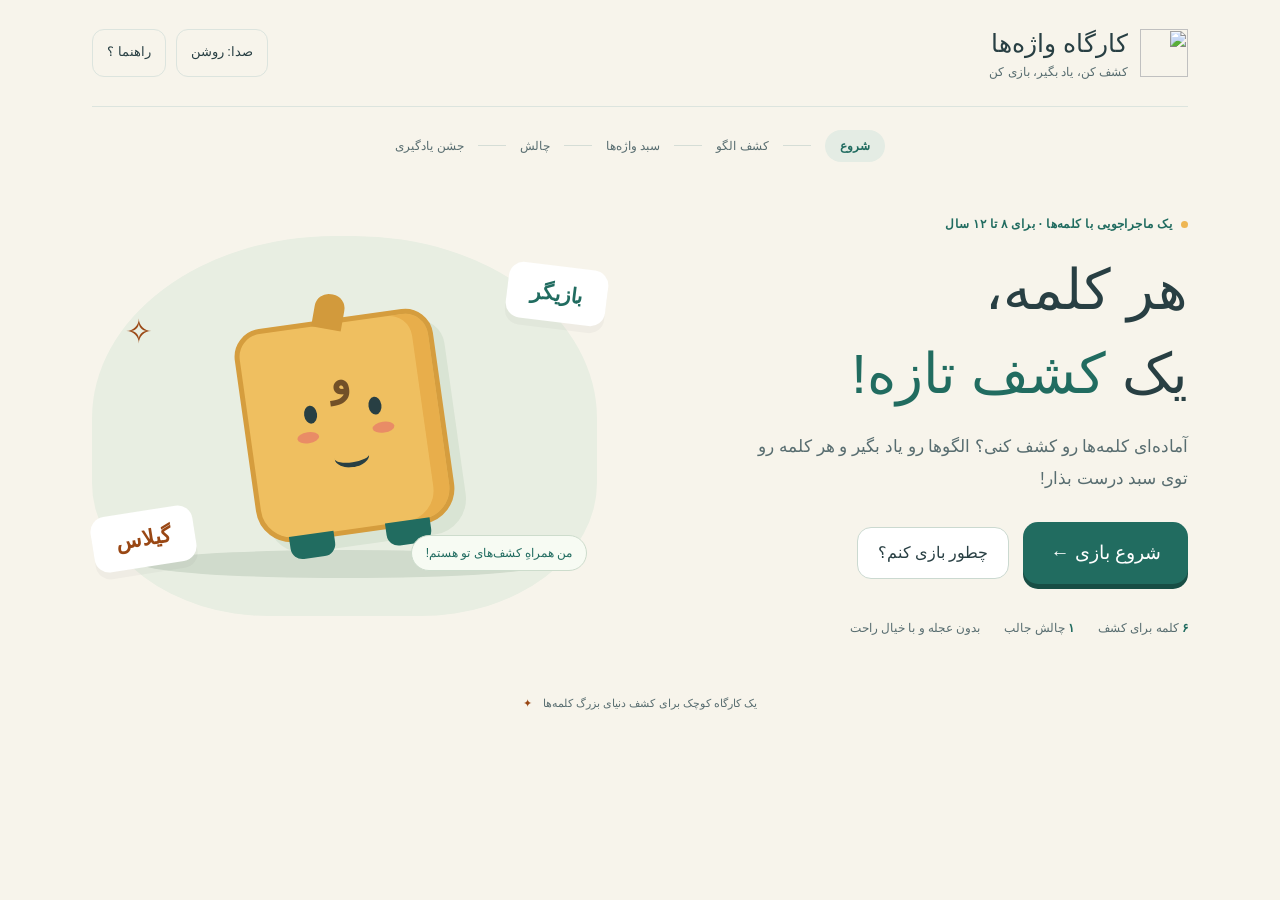
==== index.html @ 111d9c65 "release: seed verified public runtime without development history" ====
<!doctype html>
<html lang="fa" dir="rtl">
<head>
  <meta name="wordlab-public" content="true">
  <meta charset="utf-8">
  <meta name="viewport" content="width=device-width, initial-scale=1">
  <meta name="theme-color" content="#f7f4eb">
  <title>کارگاه واژه‌ها | بازی آموزشی فارسی</title>
  <link rel="stylesheet" href="styles.css">
  <link rel="icon" type="image/svg+xml" href="assets/logo.svg">
  <script src="shared.js" defer></script>
  <script src="content.js" defer></script>
  <script src="game.js" defer></script>
</head>
<body>
  <div class="shell">
    <header class="topbar">
      <a class="brand" href="#" id="brand" aria-label="کارگاه واژه‌ها، راهنمای بازی"><img class="brand-mark" src="assets/logo.svg" alt="" width="48" height="48"><span>کارگاه واژه‌ها<small>کشف کن، یاد بگیر، بازی کن</small></span></a>
      <div class="header-actions"><button id="sound" class="icon-button" aria-pressed="true">صدا: روشن</button><button id="help" class="icon-button">راهنما <span aria-hidden="true">؟</span></button></div>
    </header>
    <nav class="steps" aria-label="مراحل بازی"><span data-step="WELCOME">شروع</span><i></i><span data-step="LEARNING">کشف الگو</span><i></i><span data-step="SORTING">سبد واژه‌ها</span><i></i><span data-step="BONUS">چالش</span><i></i><span data-step="RESULT">جشن یادگیری</span></nav>
    <main id="app" tabindex="-1"></main>
    <footer>یک کارگاه کوچک برای کشف دنیای بزرگ کلمه‌ها <span aria-hidden="true">✦</span></footer>
  </div>
  <div id="announcement" class="sr-only" role="status" aria-live="polite" aria-atomic="true"></div>
  <dialog id="help-dialog" aria-labelledby="help-title">
    <h2 id="help-title">چطور بازی کنیم؟</h2>
    <p>اول نمونه‌ها را ببین. بعد هر کلمه را در سبد درست بگذار.</p>
    <ol><li>کارت را با ماوس یا انگشت بکش و روی سبد رها کن.</li><li>یا یک کارت را انتخاب کن، بعد روی سبد بزن.</li><li>با کیبورد: با Tab حرکت کن و با Enter یا فاصله انتخاب کن. Escape انتخاب کارت را لغو می‌کند.</li></ol>
    <p>اشتباه کردن اشکالی ندارد؛ دوباره امتحان کن! هر کلمه ۱ امتیاز و چالش آخر ۲ امتیاز دارد.</p>
    <p class="muted">بازی آفلاین است. فقط نتیجهٔ بازی روی همین دستگاه ذخیره می‌شود؛ نام یا اطلاعات شخصی لازم نیست.</p>
    <button id="close-help" class="primary">متوجه شدم</button>
  </dialog>
</body>
</html>
---- styles.css ----
:root{--ink:#283f43;--muted:#586d70;--paper:#f7f4eb;--teal:#216c60;--teal-light:#e4f2e9;--orange:#994714;--orange-light:#fff0da;--line:#dce4de;--purple:#7562a4}
*{box-sizing:border-box}body{margin:0;background:var(--paper);color:var(--ink);font-family:Tahoma,"Segoe UI",sans-serif;font-size:16px;line-height:1.85}button,a{-webkit-tap-highlight-color:transparent}button{font:inherit;cursor:pointer;border:0;color:inherit}button:disabled{cursor:default}button:focus-visible,a:focus-visible,summary:focus-visible{outline:3px solid #7562a4;outline-offset:5px}button{min-height:48px}h1,h2,h3,p{margin:0}h1{font-size:clamp(30px,4.4vw,54px);line-height:1.65;letter-spacing:-1px}h2{font-size:clamp(25px,3vw,34px);line-height:1.65}h3{font-size:21px}.shell{max-width:1160px;margin:auto;padding:0 32px}.topbar{display:flex;align-items:center;justify-content:space-between;gap:16px;padding:25px 0;border-bottom:1px solid var(--line)}.brand{display:flex;gap:12px;align-items:center;color:var(--ink);text-decoration:none;font-weight:bold;font-size:19px}.brand small{display:block;color:var(--muted);font-size:11px;font-weight:normal}.brand-icon{background:var(--teal);color:white;border-radius:15px 15px 15px 4px;width:47px;height:47px;text-align:center;font-size:30px;line-height:45px}.header-actions{display:flex;gap:10px}.icon-button{background:transparent;border:1px solid var(--line);border-radius:12px;padding:5px 14px;font-size:13px}.icon-button:hover{background:white}.steps{display:flex;justify-content:center;align-items:center;gap:14px;padding:23px 0;color:var(--muted);font-size:12px}.steps i{width:28px;height:1px;background:#d5ddd6}.steps span.active{font-weight:bold;color:var(--teal);background:#e4ece4;border-radius:30px;padding:5px 15px}.steps span.done{color:var(--teal)}main{min-height:480px;outline:none}footer{text-align:center;color:var(--muted);font-size:11px;padding:25px 0}footer span{color:var(--orange);padding-right:8px}.eyebrow{font-size:12px;letter-spacing:.4px;color:var(--teal);font-weight:bold;display:flex;align-items:center;gap:9px;margin-bottom:12px}.eyebrow:before{content:"";width:7px;height:7px;background:#eeb653;border-radius:50%}.muted{color:var(--muted)}.primary{background:var(--teal);color:white;border-radius:15px;padding:13px 27px;font-weight:bold;box-shadow:0 5px 0 #184e45;transition:transform .15s,background .15s}.primary:hover{background:#18564d;transform:translateY(-2px)}.primary:active{transform:translateY(3px);box-shadow:0 2px 0 #184e45}.secondary{background:white;border:1px solid #cbd9d0;border-radius:14px;padding:10px 20px}.secondary:hover{background:var(--teal-light)}.button-row{display:flex;gap:14px;flex-wrap:wrap;align-items:center;margin-top:26px}.welcome{display:grid;grid-template-columns:1.05fr 1fr;align-items:center;gap:60px;padding:28px 0}.welcome-copy>p{font-size:17px;max-width:430px;margin-top:15px}.title-highlight{color:var(--teal);position:relative}.welcome-meta{display:flex;gap:24px;color:var(--muted);font-size:12px;margin-top:33px}.welcome-meta b{color:var(--teal)}.scene{height:380px;position:relative;display:grid;place-items:center;background:#e8eee2;border-radius:48% 48% 35% 35%;isolation:isolate}.scene:after{content:"";position:absolute;width:80%;height:28px;border-radius:50%;background:#d0dbcc;bottom:38px;z-index:-1}.mascot{width:200px;height:216px;background:#efbf60;border:5px solid #d59d3e;border-radius:28px 28px 36px 36px;transform:rotate(-8deg);position:relative;box-shadow:inset -16px 0 0 #e8ae4b,10px 12px 0 #abc1a840;display:grid;place-items:center}.mascot:before{content:"";position:absolute;width:30px;height:35px;background:#d29a3c;top:-30px;border-radius:14px 14px 0 0;transform:rotate(18deg)}.face{position:relative;display:block;width:90px;height:80px;margin-top:20px}.eye{position:absolute;top:5px;width:13px;height:18px;background:var(--ink);border-radius:50%}.eye:first-child{right:6px}.eye:nth-child(2){left:6px}.smile{position:absolute;bottom:8px;left:30px;width:35px;height:22px;border-bottom:5px solid var(--ink);border-radius:0 0 50% 50%}.cheek{position:absolute;top:31px;width:22px;height:11px;background:#e98c66;border-radius:50%}.cheek.right{right:-4px}.cheek.left{left:-4px}.mascot .letter{position:absolute;font-size:42px;color:#725028;top:17px;font-weight:bold}.leg{position:absolute;bottom:-23px;width:45px;height:24px;background:var(--teal);border-radius:0 0 12px 12px}.leg.left{left:24px}.leg.right{right:24px}.float-word{position:absolute;background:white;padding:8px 24px;border-radius:15px;box-shadow:0 7px 0 #00000008;font-size:21px;font-weight:bold;animation:bob 4s ease-in-out infinite}.float-word.one{right:-10px;top:30px;transform:rotate(7deg);color:var(--teal)}.float-word.two{left:0;bottom:50px;transform:rotate(-9deg);color:var(--orange);animation-delay:-2s}.spark{position:absolute;color:var(--orange);font-size:33px;left:33px;top:65px}.scene-badge{position:absolute;right:10px;bottom:45px;font-size:12px;color:var(--teal);background:#f7fbf3;border:1px solid #cddccc;border-radius:22px;padding:6px 14px}.screen-heading{display:flex;justify-content:space-between;gap:18px;align-items:center;margin:8px 0 24px}.screen-heading p{color:var(--muted);font-size:14px;margin-top:4px}.timer{background:white;border:1px solid var(--line);border-radius:18px;padding:10px 22px;min-width:138px;text-align:center;flex-shrink:0}.timer strong{display:block;font-size:25px;color:var(--teal);line-height:1.4}.timer small{font-size:11px;color:var(--muted)}.groups{display:grid;grid-template-columns:1fr 1fr;gap:22px}.learning-group{padding:25px;border-radius:24px;position:relative;border:1px solid #cbded0;background:var(--teal-light)}.learning-group.fruit{background:var(--orange-light);border-color:#ebd9ba}.group-kind{font-size:11px;border-radius:20px;background:white;padding:3px 12px;display:inline-block;margin-bottom:9px;color:var(--teal)}.fruit .group-kind{color:var(--orange)}.learning-group p{font-size:14px;line-height:2;margin-top:16px}.examples{display:flex;flex-wrap:wrap;gap:10px;margin-top:20px}.example{background:#fff;border-radius:13px;padding:9px 17px;font-size:20px;font-weight:bold;box-shadow:0 4px 0 #00000006}.example em{color:var(--teal);font-style:normal}.note{font-size:13px;color:var(--muted);margin-top:22px}.learning-actions{text-align:center;margin:24px 0}.learning-actions p{font-size:12px;color:var(--muted);margin-top:14px}.scoreboard{display:flex;gap:12px}.stat{background:white;border:1px solid var(--line);padding:8px 20px;border-radius:15px;text-align:center;font-size:12px;white-space:nowrap}.stat strong{color:var(--teal);font-size:23px;line-height:1.4;display:block}.progress-track{height:6px;background:#e0e7dc;border-radius:10px;margin-bottom:24px;overflow:hidden}.progress-track span{display:block;height:100%;background:#61a78a;transition:width .3s}.word-tray{border:1px solid #dce1d4;background:#fffdf7;border-radius:22px;padding:20px;margin-bottom:22px}.tray-label{display:flex;justify-content:space-between;font-size:12px;color:var(--muted);margin-bottom:15px}.words{display:grid;grid-template-columns:repeat(6,1fr);gap:12px;min-height:68px}.word-slot{min-width:0}.word-card{background:white;border:2px solid #e1dfd3;border-bottom-width:5px;border-radius:15px;width:100%;padding:12px 6px;font-size:22px;font-weight:bold;touch-action:none;user-select:none;transition:border-color .15s,background .15s}.word-card:hover{border-color:#a4bbac}.word-card.selected{border-color:var(--purple);background:#f1edf9}.word-slot.sorted{display:grid;place-items:center;color:var(--teal);font-size:12px;border:1px dashed #b7cdbb;border-radius:15px;min-height:68px}.word-card.drag-source{opacity:.25}.drag-ghost{position:fixed;width:140px;z-index:1000;pointer-events:none;box-shadow:0 12px 30px #263f432e;transform:rotate(-5deg);opacity:.95}.basket{border:2px dashed #8bb8a0;background:var(--teal-light);border-radius:23px;padding:22px;min-height:205px;text-align:center;transition:background .15s,transform .15s;position:relative;outline-offset:4px}.basket.fruit{border-color:#d9ad71;background:var(--orange-light)}.basket:before{content:"";display:block;width:35px;height:25px;border:3px solid #548b70;border-top:0;border-radius:0 0 9px 9px;margin:0 auto 9px;background:repeating-linear-gradient(90deg,transparent 0 8px,#548b7030 8px 10px);transform:skew(-6deg)}.basket.fruit:before{border-color:#af763a}.basket h3{font-size:19px}.basket p{font-size:12px;color:var(--muted)}.basket.drop-hover{background:#c6e9d6;border-style:solid;transform:translateY(-3px)}.basket.fruit.drop-hover{background:#ffe1ad}.basket.can-drop{border-style:solid}.placed-words{display:flex;justify-content:center;flex-wrap:wrap;gap:8px;margin-top:14px}.placed-word{background:white;border:1px solid #c1d8c7;border-radius:10px;padding:3px 13px;font-size:17px;font-weight:bold}.fruit .placed-word{border-color:#e2c8a4}.feedback{min-height:44px;margin:13px 0 0;text-align:center;font-size:14px;font-weight:bold;color:var(--teal)}.feedback.error{color:#983f32}.sort-bottom{display:flex;justify-content:space-between;align-items:center;gap:14px;margin-top:5px}.sort-bottom p{font-size:12px;color:var(--muted)}.shake{animation:shake .35s}.glow{animation:glow .55s}.bonus-panel,.result-panel{max-width:720px;margin:16px auto;text-align:center;border-radius:28px;background:white;border:1px solid var(--line);padding:30px 44px;position:relative}.bonus-panel .eyebrow,.result-panel .eyebrow{justify-content:center}.challenge-word{font-size:51px;background:#f0edf7;color:#66518e;width:154px;margin:16px auto;border-radius:22px;transform:rotate(-4deg);border-bottom:5px solid #dcd5eb}.bonus-panel p{color:var(--muted);font-size:14px}.choices{display:flex;justify-content:center;gap:16px;margin:22px 0}.choice{min-width:130px;font-size:20px}.bonus-explanation{background:#f3f6ed;border-radius:16px;padding:16px;margin-top:15px;text-align:right}.bonus-explanation p{font-size:14px;color:var(--ink)}.bonus-explanation .button-row{margin-top:16px;justify-content:center}.trophy{font-size:48px;line-height:1.4;margin-bottom:8px}.final-score{font-size:56px;color:var(--teal);font-weight:bold;line-height:1.6}.final-score small{font-size:22px;color:var(--muted)}.result-metrics{display:flex;justify-content:center;gap:26px;margin:14px 0 20px;font-size:12px;color:var(--muted)}.result-metrics strong{color:var(--ink);display:block;font-size:18px}.result-panel .button-row{justify-content:center;margin-top:18px}.result-panel details{text-align:right;margin-top:26px;border-top:1px solid var(--line);padding-top:16px;font-size:14px}.result-panel summary{cursor:pointer;font-weight:bold;min-height:44px}.result-panel li{margin:9px 0}.rating{margin-top:20px;padding-top:17px;border-top:1px solid var(--line);font-size:13px}.rating-options{display:flex;justify-content:center;flex-wrap:wrap;gap:8px;margin-top:10px}.rating-options button{background:#f5f5ef;border:1px solid #d4dfd3;border-radius:12px;padding:6px 16px;font-size:13px}.rating-options button[aria-pressed=true]{background:var(--teal);color:white}.export{font-size:12px;background:transparent;text-decoration:underline;color:var(--teal);margin-top:12px}.confetti{position:absolute;pointer-events:none;inset:0;overflow:hidden;border-radius:28px}.confetti span{position:absolute;top:-12px;width:8px;height:12px;background:var(--teal);animation:fall 2.5s ease-in forwards}.confetti span:nth-child(2n){background:#e9b451}.confetti span:nth-child(3n){background:#a18ac5}dialog{border:1px solid var(--line);border-radius:23px;max-width:530px;width:calc(100% - 32px);padding:30px;color:var(--ink);background:#fffdf8}dialog::backdrop{background:#263f4366}dialog h2{font-size:26px;margin-bottom:12px}dialog p,dialog li{font-size:14px}dialog .primary{margin-top:20px}dialog ol{padding-right:23px}.sr-only{position:absolute;width:1px;height:1px;padding:0;margin:-1px;overflow:hidden;clip:rect(0,0,0,0);white-space:nowrap;border:0}@keyframes bob{50%{translate:0 -8px}}@keyframes shake{25%,75%{transform:translateX(-6px)}50%{transform:translateX(6px)}}@keyframes glow{50%{box-shadow:0 0 0 7px #83b99555}}@keyframes fall{to{top:100%;transform:rotate(420deg);opacity:0}}
@media(max-width:900px){.welcome{gap:30px}.scene{height:320px}.mascot{width:165px;height:190px}.float-word{font-size:17px;padding:7px 15px}.words{grid-template-columns:repeat(3,1fr)}.welcome-meta{gap:13px}.shell{padding:0 24px}}
@media(max-width:600px){body{font-size:15px}.shell{padding:0 18px}.topbar{padding:16px 0;gap:8px}.brand{font-size:15px;gap:8px}.brand-icon{width:37px;height:39px;font-size:25px;line-height:36px}.brand small{font-size:9px}.header-actions{gap:5px}.icon-button{padding:5px 8px;font-size:11px;min-height:44px}.steps{gap:5px;font-size:9px;padding:18px 0}.steps i{width:8px}.steps span.active{padding:4px 7px}.welcome{display:flex;flex-direction:column;gap:23px;padding:12px 0}.welcome-copy{width:100%}.welcome h1{font-size:35px}.welcome-copy>p{font-size:14px}.welcome-meta{margin-top:25px;font-size:11px;justify-content:space-between}.scene{height:260px;width:90%;max-width:340px;order:-1}.mascot{height:150px;width:145px;border-radius:23px}.mascot .letter{font-size:31px;top:5px}.face{margin-top:30px;transform:scale(.8)}.float-word.one{right:-9px;top:15px}.float-word.two{left:-12px;bottom:35px}.scene-badge{bottom:8px;font-size:10px}.scene:after{bottom:20px}.spark{top:38px;left:25px}.button-row{gap:10px;margin-top:20px}.primary{padding:11px 22px}.screen-heading{align-items:flex-start;margin:4px 0 18px;gap:8px}.screen-heading h2{font-size:24px}.screen-heading p{font-size:12px}.timer{min-width:88px;padding:8px}.timer strong{font-size:23px}.timer small{font-size:9px}.groups{grid-template-columns:1fr;gap:15px}.learning-group{padding:19px}.learning-group h3{font-size:18px}.learning-group p{font-size:13px;margin-top:12px}.examples{margin-top:14px}.example{font-size:18px;padding:7px 13px}.note{font-size:12px}.scoreboard{gap:6px}.stat{padding:7px 10px;font-size:10px}.stat strong{font-size:20px}.sorting-heading{flex-wrap:wrap;align-items:center}.sorting-heading .scoreboard{width:100%;justify-content:flex-start;margin-top:5px}.sorting-heading .stat{display:flex;align-items:center;gap:10px}.progress-track{margin-bottom:18px}.word-tray{padding:14px;margin-bottom:15px}.tray-label{font-size:10px}.words{grid-template-columns:repeat(3,1fr);gap:8px}.word-card{font-size:18px;min-height:60px;padding:10px 3px}.word-slot.sorted{min-height:60px;font-size:10px}.sorting-groups{grid-template-columns:1fr 1fr;gap:10px}.basket{padding:12px 7px;min-height:200px}.basket h3{font-size:15px;line-height:1.8;min-height:54px}.basket p{font-size:10px}.basket:before{width:28px;height:20px}.placed-word{font-size:14px;padding:2px 7px}.placed-words{gap:5px}.feedback{font-size:12px;min-height:48px}.sort-bottom{align-items:flex-start}.sort-bottom .secondary{padding:7px 12px;font-size:12px}.sort-bottom p{font-size:10px;max-width:150px}.bonus-panel,.result-panel{padding:24px 18px;margin:4px auto}.bonus-panel h2,.result-panel h2{font-size:24px}.challenge-word{font-size:43px}.choices{gap:12px}.choice{min-width:105px}.result-metrics{gap:17px;font-size:10px}.result-metrics strong{font-size:15px}.result-panel details{font-size:12px}.result-panel ol{padding-right:20px}footer{font-size:9px;padding:20px 0}main{min-height:440px}}
@media(prefers-reduced-motion:reduce){*,*:before,*:after{animation:none!important;transition:none!important;scroll-behavior:auto!important}}
/* اصلاح‌های کوچک خوانایی و تعامل در بازبینی QA */
.basket:focus-visible{outline:3px solid var(--purple);outline-offset:4px}
.choice:disabled{cursor:default;opacity:.7}
.choice:not(:disabled):hover{background:#f0edf7;border-color:var(--purple)}
.choice.correct-choice{background:var(--teal-light);border-color:var(--teal);opacity:1}
.word-card{cursor:grab}.word-card:active{cursor:grabbing}
@media(min-width:601px) and (max-height:850px){
  .topbar{padding:15px 0}.steps{padding:14px 0}
  .sorting-heading{margin:3px 0 14px}.sorting-heading .eyebrow{margin-bottom:5px}
  .sorting-heading h2{font-size:29px}.sorting-heading p{margin-top:0}
  .sorting-heading~.progress-track{margin-bottom:14px}
  .word-tray{padding:14px;margin-bottom:15px}.tray-label{margin-bottom:10px}
  .sorting-groups .basket{min-height:175px;padding:15px}
  .feedback{margin-top:8px;min-height:38px}
  footer{padding:15px 0}
}
@media(max-width:600px){
  .learning-group p{font-size:15px}.screen-heading p{font-size:14px}
  .basket h3{font-size:16px}.basket p{font-size:12px}
  .feedback{font-size:14px}.result-panel details{font-size:14px}
}

/* Typography 1.1 — فایل‌ها محلی و مجوزها همراه پروژه‌اند. */
@font-face{font-family:Vazirmatn;src:url('assets/fonts/Vazirmatn.woff2') format('woff2');font-weight:100 900;font-display:swap}
@font-face{font-family:Lalezar;src:url('assets/fonts/Lalezar-Regular.woff2') format('woff2');font-weight:400;font-display:swap}
body{font-family:Vazirmatn,Tahoma,sans-serif;line-height:1.9}
h1,h2,.brand>span,.final-score,.primary{font-family:Lalezar,Vazirmatn,sans-serif;font-weight:400}
h1{font-size:clamp(36px,4.4vw,56px);line-height:1.5;letter-spacing:0}h2{font-size:clamp(28px,3vw,36px);line-height:1.5}
h3{font-weight:700}.brand{font-size:25px;line-height:1.5}.brand small{font-family:Vazirmatn,sans-serif;font-size:12px}
.brand-mark{flex-shrink:0;display:block}.primary{font-size:19px}.word-card{font-size:25px}.learning-group p{font-size:16px}.example{font-size:23px}
.final-score{font-size:64px}.result-metrics{flex-wrap:wrap}.result-metrics strong{font-size:18px;max-width:230px}.result-metrics span:last-child{min-width:100px}
.steps,.group-kind,.word-card,button,.stat,.final-score,.brand,.scene,h1,h2,h3,.placed-word{-webkit-user-select:none;user-select:none}
.learning-group p,.note,.bonus-explanation p,.result-panel li,dialog p,dialog li{-webkit-user-select:text;user-select:text}
.admin-shell{max-width:1100px;margin:30px auto;padding:24px;min-height:0}.admin-shell h1{font-size:36px}.admin-shell h2{font-size:26px;margin-top:25px}.admin-shell>p{margin:12px 0}.admin-summary{display:flex;flex-wrap:wrap;gap:16px;margin:20px 0}.admin-summary .stat{min-width:180px}.admin-summary strong{font-size:20px}
.admin-table-wrap{overflow:auto;margin-top:20px}.admin-shell table{width:100%;border-collapse:collapse;background:white;font-size:14px;min-width:680px}.admin-shell th,.admin-shell td{border:1px solid #cbd9d0;padding:10px;text-align:right}.admin-shell th{background:var(--teal-light)}.admin-shell td{-webkit-user-select:text;user-select:text}
@media(max-width:600px){.brand{font-size:21px}.brand small{font-size:10px}.brand-mark{width:40px;height:40px}.welcome h1{font-size:40px}.word-card{font-size:21px}.screen-heading h2{font-size:28px}.example{font-size:21px}.basket h3{font-size:16px}.primary{font-size:18px}.bonus-panel h2,.result-panel h2{font-size:28px}.result-metrics{gap:14px}.result-metrics strong{font-size:16px}.result-metrics span:last-child{width:100%}.header-actions{gap:4px}.icon-button{font-size:12px}.brand{gap:6px}.admin-shell{padding:18px;margin:0}.admin-summary .stat{min-width:150px}}

.eyebrow,.tray-label,.welcome-meta,.timer{user-select:none;-webkit-user-select:none}
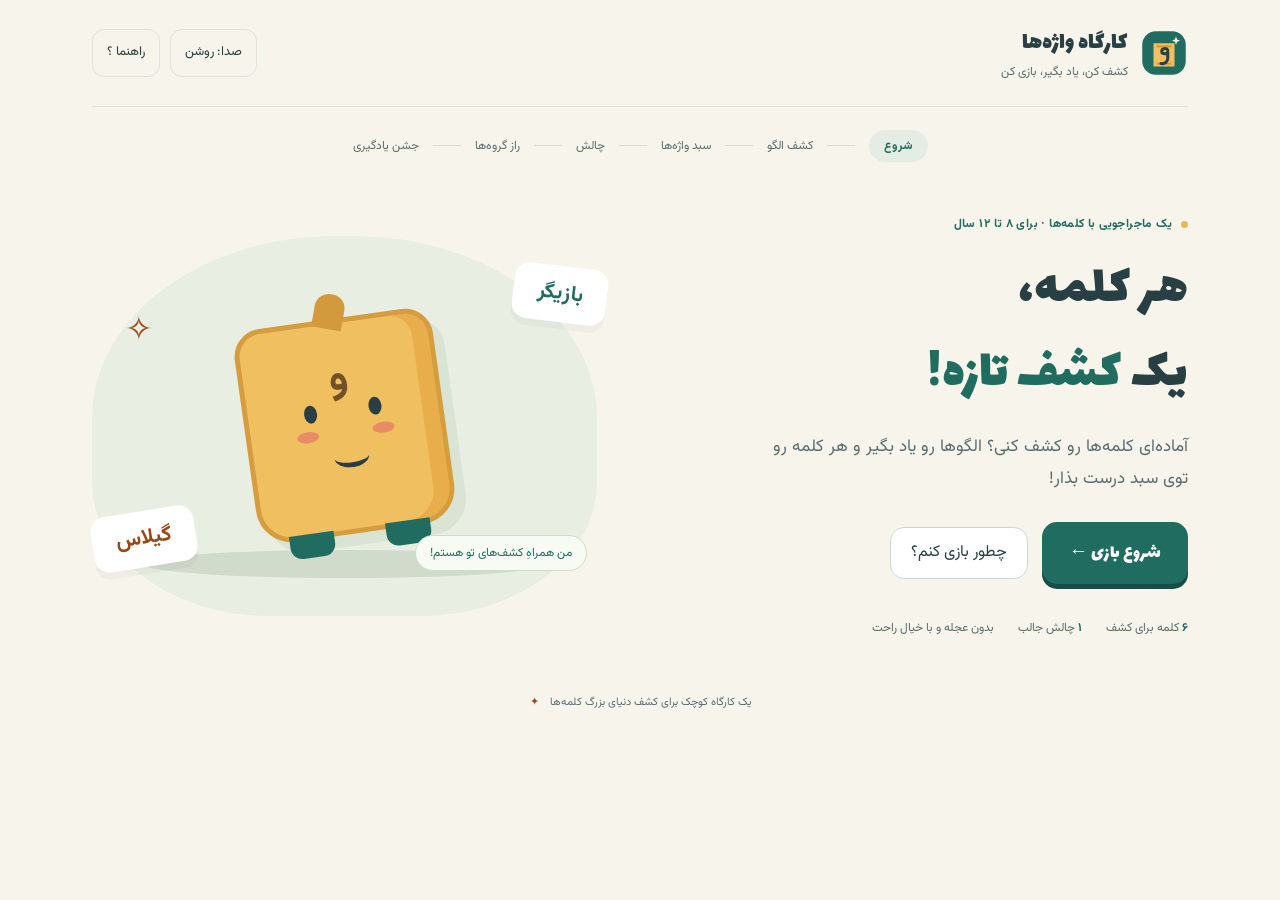
==== commit d511b346: "release: mystery groups and reasoning v1.2.0 (source 86f3b90)" ====
--- a/index.html
+++ b/index.html
@@ -1,35 +1,35 @@
-<!doctype html>
-<html lang="fa" dir="rtl">
+<!doctype html>
+<html lang="fa" dir="rtl">
 <head>
-  <meta name="wordlab-public" content="true">
-  <meta charset="utf-8">
-  <meta name="viewport" content="width=device-width, initial-scale=1">
-  <meta name="theme-color" content="#f7f4eb">
-  <title>کارگاه واژه‌ها | بازی آموزشی فارسی</title>
-  <link rel="stylesheet" href="styles.css">
-  <link rel="icon" type="image/svg+xml" href="assets/logo.svg">
-  <script src="shared.js" defer></script>
-  <script src="content.js" defer></script>
-  <script src="game.js" defer></script>
-</head>
-<body>
-  <div class="shell">
-    <header class="topbar">
-      <a class="brand" href="#" id="brand" aria-label="کارگاه واژه‌ها، راهنمای بازی"><img class="brand-mark" src="assets/logo.svg" alt="" width="48" height="48"><span>کارگاه واژه‌ها<small>کشف کن، یاد بگیر، بازی کن</small></span></a>
-      <div class="header-actions"><button id="sound" class="icon-button" aria-pressed="true">صدا: روشن</button><button id="help" class="icon-button">راهنما <span aria-hidden="true">؟</span></button></div>
-    </header>
-    <nav class="steps" aria-label="مراحل بازی"><span data-step="WELCOME">شروع</span><i></i><span data-step="LEARNING">کشف الگو</span><i></i><span data-step="SORTING">سبد واژه‌ها</span><i></i><span data-step="BONUS">چالش</span><i></i><span data-step="RESULT">جشن یادگیری</span></nav>
-    <main id="app" tabindex="-1"></main>
-    <footer>یک کارگاه کوچک برای کشف دنیای بزرگ کلمه‌ها <span aria-hidden="true">✦</span></footer>
-  </div>
-  <div id="announcement" class="sr-only" role="status" aria-live="polite" aria-atomic="true"></div>
-  <dialog id="help-dialog" aria-labelledby="help-title">
-    <h2 id="help-title">چطور بازی کنیم؟</h2>
-    <p>اول نمونه‌ها را ببین. بعد هر کلمه را در سبد درست بگذار.</p>
-    <ol><li>کارت را با ماوس یا انگشت بکش و روی سبد رها کن.</li><li>یا یک کارت را انتخاب کن، بعد روی سبد بزن.</li><li>با کیبورد: با Tab حرکت کن و با Enter یا فاصله انتخاب کن. Escape انتخاب کارت را لغو می‌کند.</li></ol>
-    <p>اشتباه کردن اشکالی ندارد؛ دوباره امتحان کن! هر کلمه ۱ امتیاز و چالش آخر ۲ امتیاز دارد.</p>
-    <p class="muted">بازی آفلاین است. فقط نتیجهٔ بازی روی همین دستگاه ذخیره می‌شود؛ نام یا اطلاعات شخصی لازم نیست.</p>
-    <button id="close-help" class="primary">متوجه شدم</button>
-  </dialog>
-</body>
-</html>
+  <meta name="wordlab-public" content="true">
+  <meta charset="utf-8">
+  <meta name="viewport" content="width=device-width, initial-scale=1">
+  <meta name="theme-color" content="#f7f4eb">
+  <title>کارگاه واژه‌ها | بازی آموزشی فارسی</title>
+  <link rel="stylesheet" href="styles.css">
+  <link rel="icon" type="image/svg+xml" href="assets/logo.svg">
+  <script src="shared.js" defer></script>
+  <script src="content.js" defer></script>
+  <script src="game.js" defer></script>
+</head>
+<body>
+  <div class="shell">
+    <header class="topbar">
+      <a class="brand" href="#" id="brand" aria-label="کارگاه واژه‌ها، راهنمای بازی"><img class="brand-mark" src="assets/logo.svg" alt="" width="48" height="48"><span>کارگاه واژه‌ها<small>کشف کن، یاد بگیر، بازی کن</small></span></a>
+      <div class="header-actions"><button id="sound" class="icon-button" aria-pressed="true">صدا: روشن</button><button id="help" class="icon-button">راهنما <span aria-hidden="true">؟</span></button></div>
+    </header>
+    <nav class="steps" aria-label="مراحل بازی"><span data-step="WELCOME">شروع</span><i></i><span data-step="LEARNING">کشف الگو</span><i></i><span data-step="SORTING">سبد واژه‌ها</span><i></i><span data-step="BONUS">چالش</span><i></i><span data-step="REASONS">راز گروه‌ها</span><i></i><span data-step="RESULT">جشن یادگیری</span></nav>
+    <main id="app" tabindex="-1"></main>
+    <footer>یک کارگاه کوچک برای کشف دنیای بزرگ کلمه‌ها <span aria-hidden="true">✦</span></footer>
+  </div>
+  <div id="announcement" class="sr-only" role="status" aria-live="polite" aria-atomic="true"></div>
+  <dialog id="help-dialog" aria-labelledby="help-title">
+    <h2 id="help-title">چطور بازی کنیم؟</h2>
+    <p>اول نمونه‌های گروه الف و ب را ببین. کلمه‌های شبیه هر گروه را در سبد همان گروه بگذار. بعد از چالش، با هم راز گروه‌ها را کشف می‌کنیم.</p>
+    <ol><li>کارت را با ماوس یا انگشت بکش و روی سبد رها کن.</li><li>یا یک کارت را انتخاب کن، بعد روی سبد بزن.</li><li>با کیبورد: با Tab حرکت کن و با Enter یا فاصله انتخاب کن. Escape انتخاب کارت را لغو می‌کند.</li></ol>
+    <p>اشتباه کردن اشکالی ندارد؛ دوباره امتحان کن! هر کلمه ۱ امتیاز و چالش ۲ امتیاز دارد. پرسش‌های «راز دو گروه» امتیاز و شمارش معکوس ندارند.</p>
+    <p class="muted">بازی آفلاین است. فقط نتیجهٔ بازی روی همین دستگاه ذخیره می‌شود؛ نام یا اطلاعات شخصی لازم نیست.</p>
+    <button id="close-help" class="primary">متوجه شدم</button>
+  </dialog>
+</body>
+</html>
--- a/styles.css
+++ b/styles.css
@@ -41,3 +41,17 @@
 @media(max-width:600px){.brand{font-size:21px}.brand small{font-size:10px}.brand-mark{width:40px;height:40px}.welcome h1{font-size:40px}.word-card{font-size:21px}.screen-heading h2{font-size:28px}.example{font-size:21px}.basket h3{font-size:16px}.primary{font-size:18px}.bonus-panel h2,.result-panel h2{font-size:28px}.result-metrics{gap:14px}.result-metrics strong{font-size:16px}.result-metrics span:last-child{width:100%}.header-actions{gap:4px}.icon-button{font-size:12px}.brand{gap:6px}.admin-shell{padding:18px;margin:0}.admin-summary .stat{min-width:150px}}
 
 .eyebrow,.tray-label,.welcome-meta,.timer{user-select:none;-webkit-user-select:none}
+
+/* Mystery identity is tied to A/B, independently of the actual category ID. */
+.basket .basket-examples{font-size:13px;line-height:1.9;color:var(--ink);min-height:38px}
+.mystery-reference{font-size:14px;padding:10px 16px;border-radius:14px;background:var(--teal-light);border:1px solid #bdd6c7;margin:15px 0;color:var(--ink)}
+.mystery-reference.fruit{background:var(--orange-light);border-color:#ebd9ba}
+.reasons-panel{max-width:800px;margin:12px auto;background:#fffdf7;border:1px solid var(--line);border-radius:26px;padding:28px}
+.reasons-panel .screen-heading{margin-top:0;margin-bottom:12px}.reason-progress{white-space:nowrap;font-size:13px;color:var(--teal);background:var(--teal-light);padding:5px 13px;border-radius:18px}
+#reason-question{font-size:21px;line-height:1.8;margin:18px 0}.reason-options{display:grid;grid-template-columns:1fr 1fr;gap:12px}
+.reason-option{padding:13px 16px;min-height:64px;text-align:right;background:white;border:2px solid #dce4de;border-radius:16px;line-height:1.9;font-size:16px;color:var(--ink);white-space:normal}
+.reason-option:hover:not(:disabled){border-color:var(--purple);background:#f5f1fb}.reason-option:disabled{cursor:default;opacity:.7}
+.reason-option.reason-correct{border-color:var(--teal);background:var(--teal-light);opacity:1}
+.reason-feedback{margin:18px 0;padding:12px 16px;border-radius:14px;background:#f3f0e5;font-size:15px;line-height:1.9;min-height:58px}.reason-feedback p{margin:5px 0 0;user-select:text}
+.reasons-panel .primary{margin-top:3px;min-height:48px}.revealed-groups{display:grid;gap:14px;margin:16px 0}.revealed-groups .learning-group{padding:18px}.revealed-groups p{margin-top:8px}
+@media(max-width:600px){.steps{display:grid;grid-template-columns:repeat(3,minmax(0,1fr));gap:7px;font-size:12px;padding:12px 0}.steps i{display:none}.steps span{text-align:center;white-space:normal;line-height:1.7;padding:5px 3px;min-height:31px}.steps span.active{padding:5px 3px}.reasons-panel{padding:18px 15px;margin:0}.reasons-panel .screen-heading{flex-wrap:wrap;gap:8px}.reason-options{grid-template-columns:1fr;gap:9px}.reason-option{font-size:15px;padding:10px 12px;min-height:52px}#reason-question{font-size:18px;margin:14px 0}.reason-feedback{font-size:14px;padding:10px 12px}.reason-progress{font-size:12px}.mystery-reference{font-size:13px;padding:8px 12px}.basket .basket-examples{font-size:12px;min-height:64px}}
